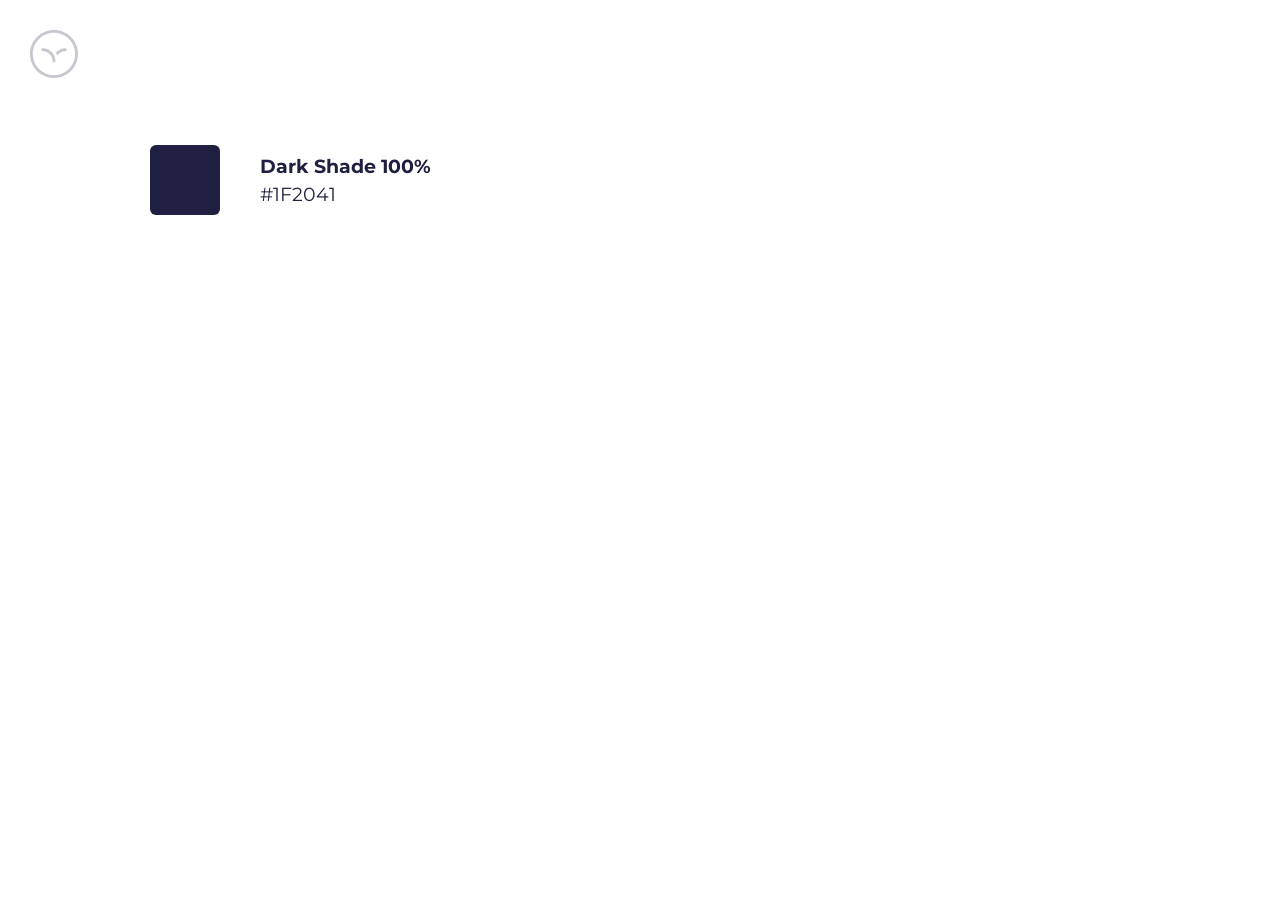
==== Colors & Type.html @ 7b502a9e "add logo, color and text." ====
<html lang="en">
<head>
    <meta charset="UTF-8">
    <title>Colors & Tipe</title>
    <link rel="stylesheet" href="css/colors&type-style.css">
</head>
<body>
    <div class="colors-tipe">
        <div class="logo">
            <img src="img/Group.svg" alt="Логотип">
        </div>
        <div class="colors">
            <div class="colors-1">
                <div class="colors__100"></div>
                <div class="colors__text-1"><b class="padding">Dark Shade 100%</b> <br><p>#1F2041</p></div>
            </div>
            <div class="colors__text-2"></div>
            <div class="colors__text-3"></div>
            <div class="colors__text-4"></div>
            <div class="colors__text-5"></div>
            <div class="colors__text-6"></div>
            <div class="colors__text-7"></div>
        </div>
        <div class="type"></div>
    </div>
</body>
</html>
---- css/colors&type-style.css ----
@font-face {
    font-family: 'Montserrat';
    src: url('../fonts/Montserrat-Regular.eot');
    src: local('☺'), url('../fonts/Montserrat-Regular.woff') format('woff'), url('../fonts/Montserrat-Regular.ttf') format('truetype'), url('../fonts/Montserrat-Regular.svg') format('svg');
    font-weight: normal;
    font-style: normal;
}
@font-face {
    font-family: 'Montserrat';
    src: url('../fonts/Montserrat-Bold.eot');
    src: local('☺'), url('../fonts/Montserrat-Bold.woff') format('woff'), url('../fonts/Montserrat-Bold.ttf') format('truetype'), url('../fonts/Montserrat-Bold.svg') format('svg');
    font-weight: 700;
    font-style: normal;
}
body {
    font-family: 'Montserrat';
    font-size: 19px;
    background: #fff;
}

.logo {
    position: absolute;
    left: 30px;
    top: 30px;
}

.colors {
    position: absolute;
    width: 281.26px;
    height: 610px;
    left: 150px;
    top: 145px;
}

.colors-1 {
    /*font-weight: bold;*/
    display:flex;
    justify-content: space-between;
}

.colors__text-1 {
    padding-top: 9.5px;
    padding-right: 0.25px;
    color: #1F2041;
}

p {
    margin-top: 5px;
}

.colors__100 {
    width: 70px;
    height: 70px;
    background: #1F2041;
    border-radius: 6px;
}
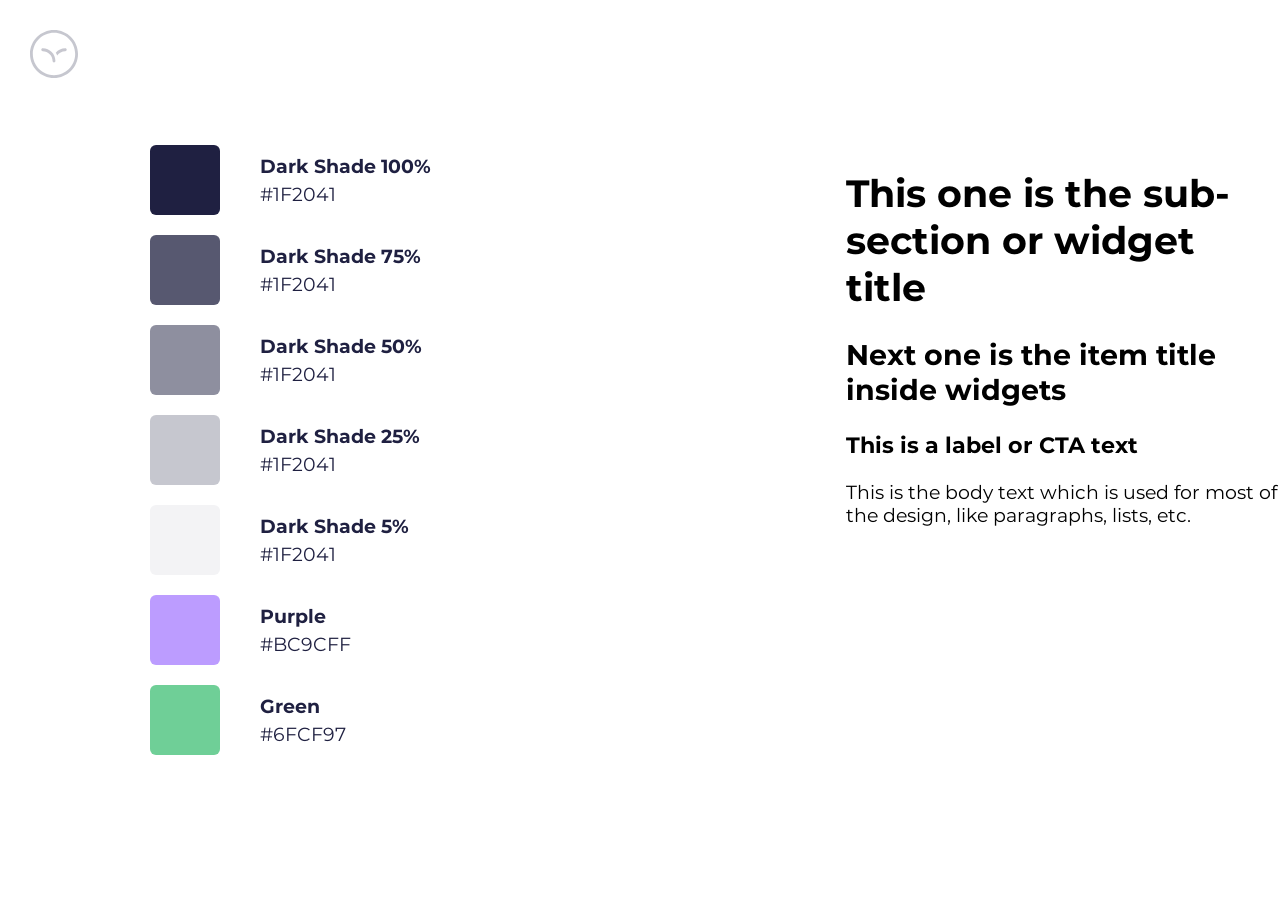
==== commit 842eab17: "add new square and fix, add titile H" ====
--- a/Colors & Type.html
+++ b/Colors & Type.html
@@ -10,18 +10,42 @@
             <img src="img/Group.svg" alt="Логотип">
         </div>
         <div class="colors">
-            <div class="colors-1">
-                <div class="colors__100"></div>
-                <div class="colors__text-1"><b class="padding">Dark Shade 100%</b> <br><p>#1F2041</p></div>
+            <div class="colors__element">
+                <div class="colors_dark-shade-100 square-shape"></div>
+                <div class="colors__text"><b>Dark Shade 100%</b> <br><p>#1F2041</p></div>
             </div>
-            <div class="colors__text-2"></div>
-            <div class="colors__text-3"></div>
-            <div class="colors__text-4"></div>
-            <div class="colors__text-5"></div>
-            <div class="colors__text-6"></div>
-            <div class="colors__text-7"></div>
+            <div class="colors__element">
+                <div class="colors_dark-shade-75 square-shape"></div>
+                <div class="colors__text"><b>Dark Shade 75%</b> <br><p>#1F2041</p></div>
+            </div>
+            <div class="colors__element">
+                <div class="colors_dark-shade-50 square-shape"></div>
+                <div class="colors__text"><b>Dark Shade 50%</b> <br><p>#1F2041</p></div>
+            </div>
+            <div class="colors__element">
+                <div class="colors_dark-shade-25 square-shape"></div>
+                <div class="colors__text"><b>Dark Shade 25%</b> <br><p>#1F2041</p></div>
+            </div>
+            <div class="colors__element">
+                <div class="colors_dark-shade-5 square-shape"></div>
+                <div class="colors__text"><b>Dark Shade 5%</b> <br><p>#1F2041</p></div>
+            </div>
+            <div class="colors__element">
+                <div class="colors_purple square-shape"></div>
+                <div class="colors__text"><b>Purple</b> <br><p>#BC9CFF</p></div>
+            </div>
+            <div class="colors__element">
+                <div class="colors_green square-shape"></div>
+                <div class="colors__text"><b>Green</b> <br><p>#6FCF97</p></div>
+            </div>
         </div>
-        <div class="type"></div>
+        <div class="type">
+            
+            <h1>This one is the sub-section or widget title</h1>
+            <h2>Next one is the item title inside widgets</h2>
+            <h3>This is a label or CTA text</h3>
+            <p>This is the body text which is used for most of the design, like paragraphs, lists, etc.</p>
+        </div>
     </div>
 </body>
 </html>
--- a/css/colors&type-style.css
+++ b/css/colors&type-style.css
@@ -13,6 +13,7 @@
     font-style: normal;
 }
 body {
+    margin: 0px auto;
     font-family: 'Montserrat';
     font-size: 19px;
     background: #fff;
@@ -32,25 +33,54 @@
     top: 145px;
 }
 
-.colors-1 {
-    /*font-weight: bold;*/
+.colors__element {
     display:flex;
-    justify-content: space-between;
+    justify-content: flex-start;
 }
 
-.colors__text-1 {
+.colors__text {
     padding-top: 9.5px;
-    padding-right: 0.25px;
+    margin-left: 40px;
     color: #1F2041;
 }
 
-p {
+.colors__text p {
     margin-top: 5px;
 }
 
-.colors__100 {
+.square-shape {
+    margin-bottom: 20px;
     width: 70px;
     height: 70px;
-    background: #1F2041;
     border-radius: 6px;
+}
+
+.colors_dark-shade-100 {
+    background: rgba(31, 32, 65, 1)
+}
+.colors_dark-shade-75 {
+    background: rgba(31, 32, 65, 0.75)
+}
+.colors_dark-shade-50 {
+    background: rgba(31, 32, 65, 0.5)
+}
+.colors_dark-shade-25 {
+    background: rgba(31, 32, 65, 0.25)
+}
+.colors_dark-shade-5 {
+    background: rgba(31, 32, 65, 0.05)
+}
+.colors_purple {
+    background: rgba(188, 156, 255, 1);
+}
+.colors_green {
+    background: rgba(111, 207, 151, 1);
+}
+
+.type {
+    position: absolute;
+    width: 436px;
+    height: 321px;
+    left: 846px;
+    top: 145px;
 }
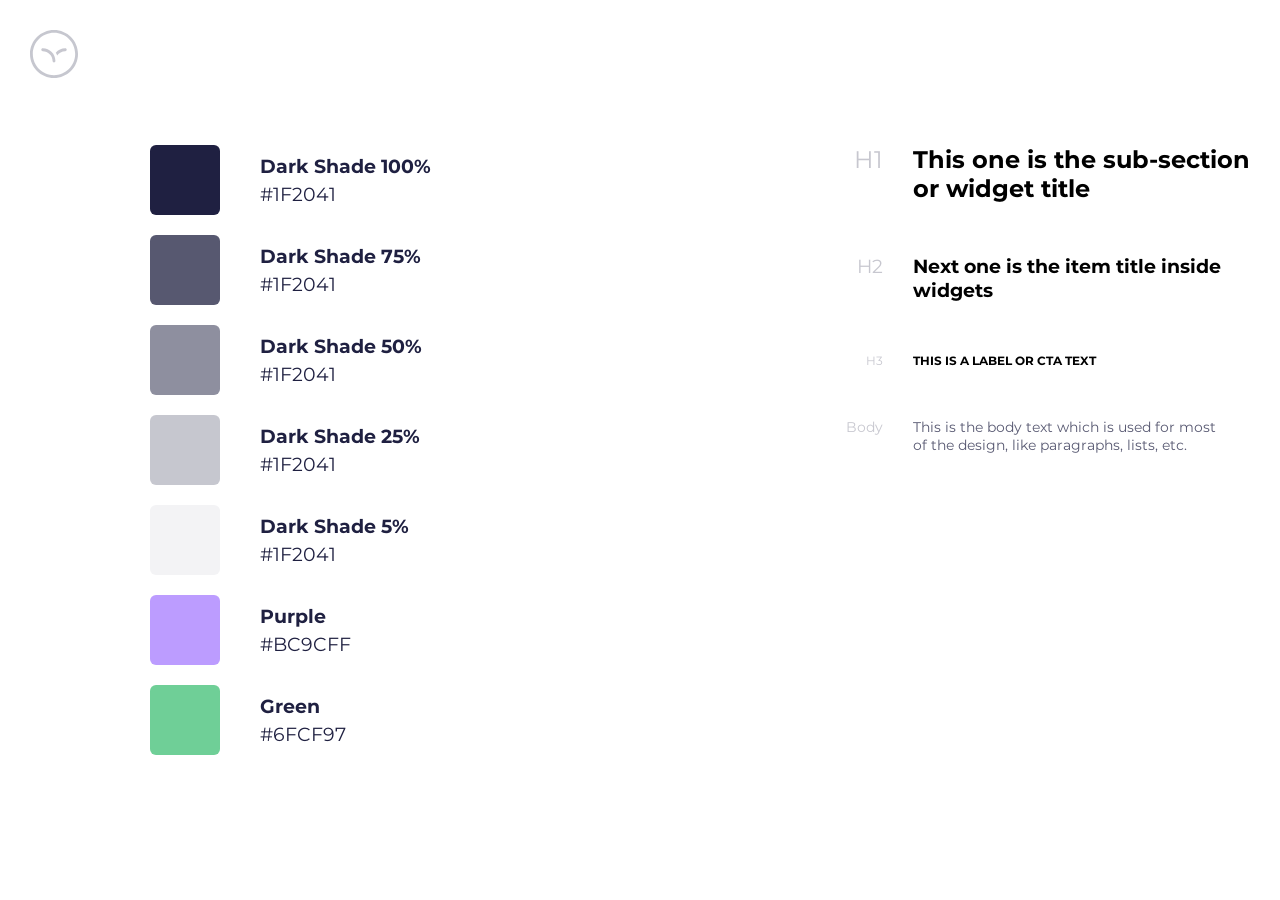
==== commit ad1dedb5: "stylization titles" ====
--- a/Colors & Type.html
+++ b/Colors & Type.html
@@ -40,11 +40,22 @@
             </div>
         </div>
         <div class="type">
-            
-            <h1>This one is the sub-section or widget title</h1>
-            <h2>Next one is the item title inside widgets</h2>
-            <h3>This is a label or CTA text</h3>
-            <p>This is the body text which is used for most of the design, like paragraphs, lists, etc.</p>
+            <div class="type__titles">
+                <p class="type__titles_fontsz-h1 type__titles_text-color">H1</p>
+                <h1 class="type__titles_fontsz-h1 type__titles_position">This one is the sub-section or widget title</h1>
+            </div>
+            <div class="type__titles">
+                <p class="type__titles_fontsz-h2 type__titles_text-color">H2</p>
+                <h2 class="type__titles_fontsz-h2 type__titles_position">Next one is the item title inside widgets</h2>
+            </div>
+            <div class="type__titles">
+                <p class="type__titles_fontsz-h3 type__titles_text-color">H3</p>
+                <h3 class="type__titles_fontsz-h3 type__titles_position">This is a label or CTA text</h3>
+            </div>
+            <div class="type__titles">
+                <p class="type__titles_body type__titles_text-color">Body</p>
+                <p class="type__titles_body type__titles_position">This is the body text which is used for most <br> of the design, like paragraphs, lists, etc.</p>
+            </div>
         </div>
     </div>
 </body>
--- a/css/colors&type-style.css
+++ b/css/colors&type-style.css
@@ -83,4 +83,35 @@
     height: 321px;
     left: 846px;
     top: 145px;
+}
+
+.type__titles {
+    display: flex;
+}
+.type__titles_position {
+    margin: 0px 0px 52px 67px;
+}
+.type__titles_fontsz-h1{
+    font-size: 24px;
+}
+.type__titles_fontsz-h2 {
+    font-size: 19px;
+    line-height: 24px;
+    margin-bottom: 50px;
+}
+.type__titles_fontsz-h3 {
+    text-transform: uppercase;
+    font-size: 12px;
+    margin-bottom: 50px;
+}
+.type__titles_body {
+    font-size: 14px;
+    color: rgba(31, 32, 65, 0.75);
+}
+.type__titles_text-color {
+    right: 399px;
+    text-align: right;
+    margin: 0;
+    position: absolute;
+    color: rgba(31, 32, 65, 0.25);
 }
